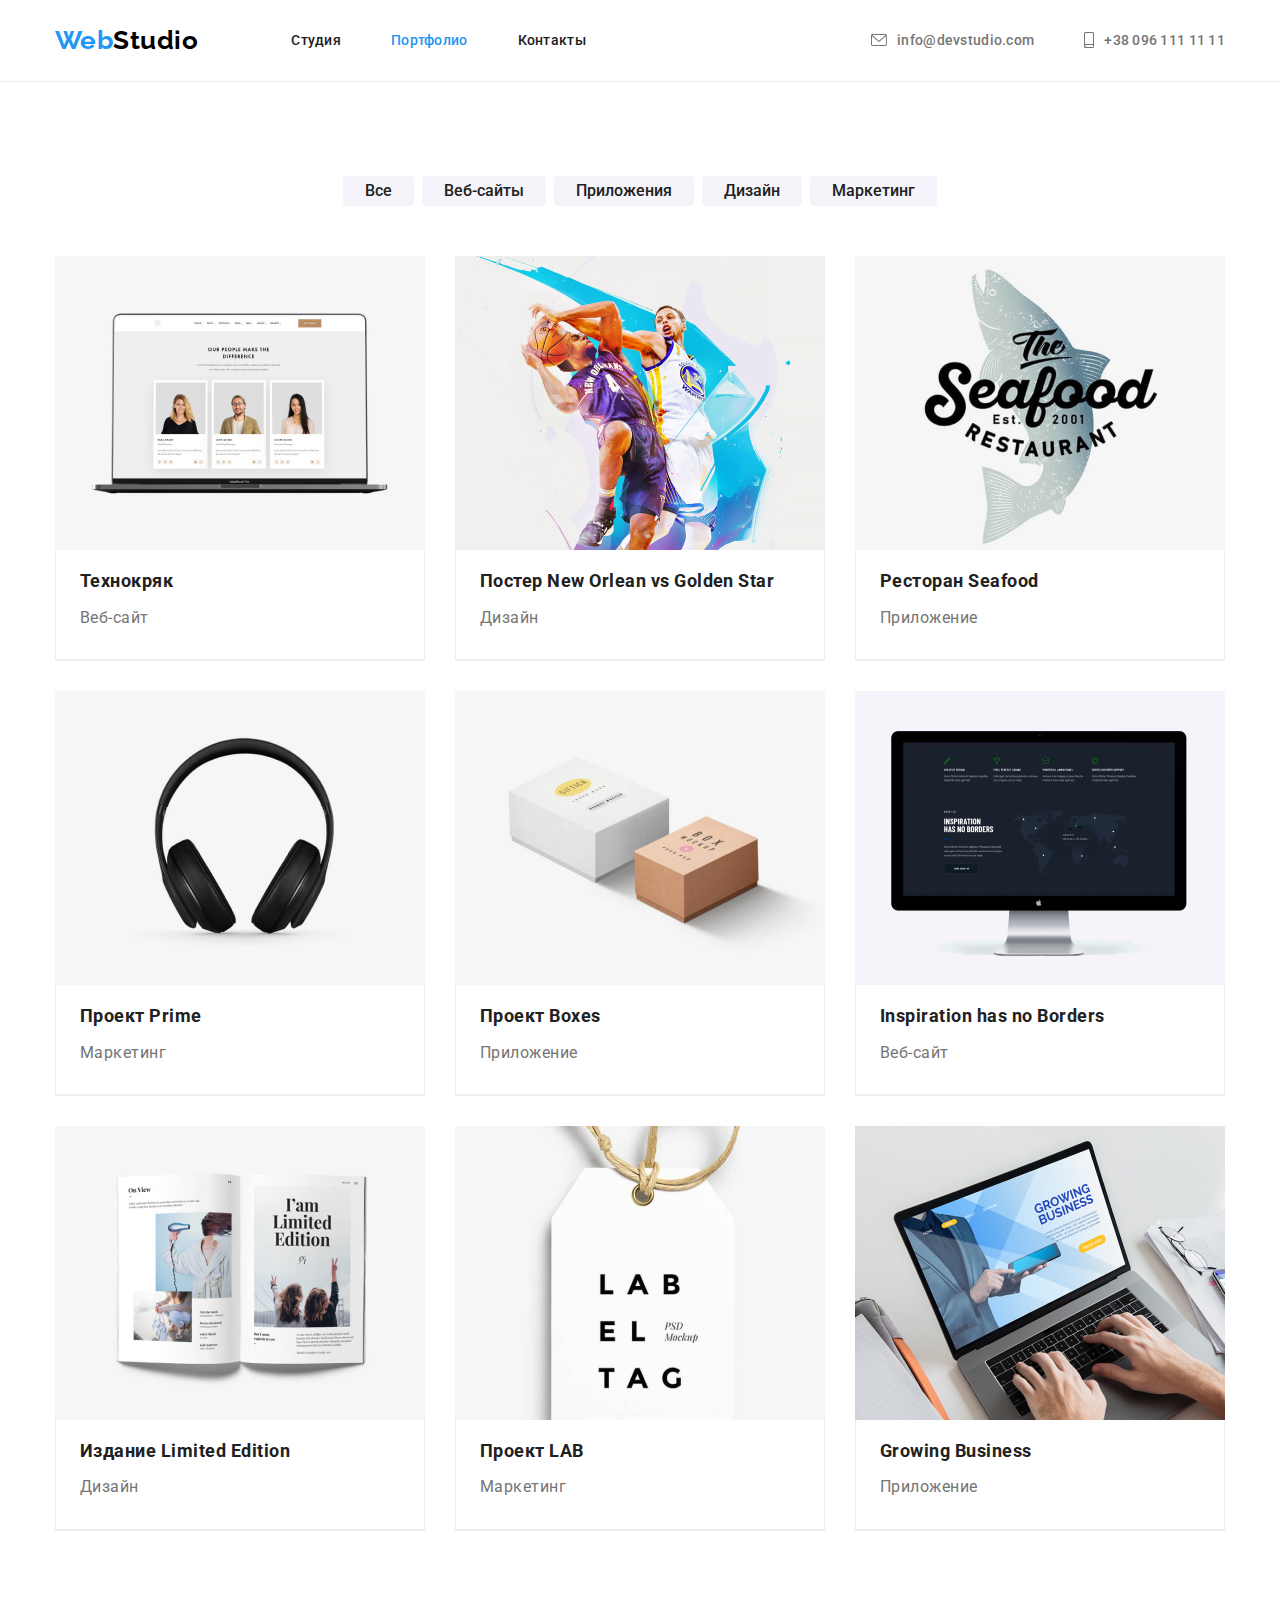
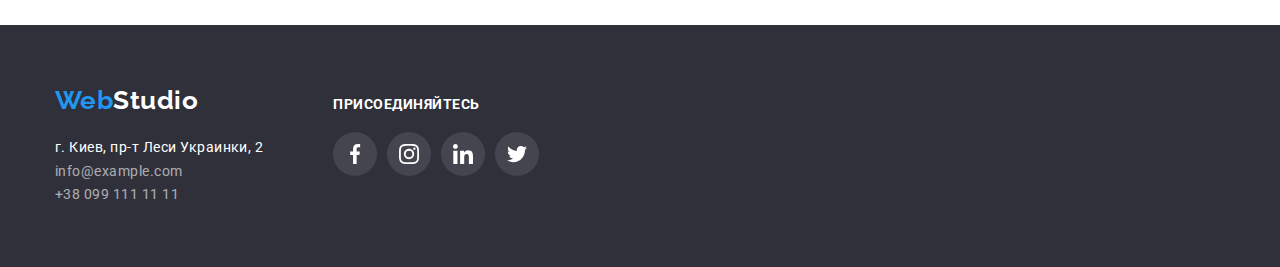
==== portfolio.html @ 80090ac8 "Initial commit" ====
<!DOCTYPE html>
<html lang="en">
  <head>
    <meta charset="UTF-8" />
    <meta http-equiv="X-UA-Compatible" content="IE=edge" />
    <meta name="viewport" content="width=device-width, initial-scale=1.0" />

    <title>Студия</title>

    <link rel="preconnect" href="https://fonts.googleapis.com" />
    <link rel="preconnect" href="https://fonts.gstatic.com" crossorigin />
    <link
      href="https://fonts.googleapis.com/css2?family=Montserrat+Alternates:ital,wght@0,400;1,700&family=Raleway:wght@700&family=Roboto:wght@400;500;700;900&display=swap"
      rel="stylesheet"
    />

    <link
      rel="stylesheet"
      href="https://cdnjs.cloudflare.com/ajax/libs/modern-normalize/1.1.0/modern-normalize.min.css"
    />

    <link rel="stylesheet" href="./css/style.css" />
  </head>

  <body>
    <header class="navigation">
      <div class="container logo-container">
        <a href="#" class="logo"><span class="text-blue">Web</span>Studio</a>
        <nav class="site-nav">
          <ul class="nav-list">
            <li class="nav-item">
              <a class="nav-link" href="./index.html">Студия</a>
            </li>
            <li class="nav-item">
              <a class="nav-link current" href="./portfolio.html">Портфолио</a>
            </li>
            <li class="nav-item">
              <a href="#" class="nav-link">Контакты</a>
            </li>
          </ul>
        </nav>

        <ul class="contact-list">
          <li class="contact-item">
            <a class="nav-contact" href="mailto:info@devstudio.com"
              ><svg class="contact-icons" width="16" height="16">
                <use href="./images/icons.svg#envelope"></use>
              </svg>
              info@devstudio.com</a
            >
          </li>
          <li class="contact-item">
            <a class="nav-contact" href="tel:+380961111111"
              ><svg class="contact-icons" width="10" height="16">
                <use href="./images/icons.svg#smartphone"></use>
              </svg>
              +38 096 111 11 11</a
            >
          </li>
        </ul>
      </div>
    </header>

    <main>
      <section class="filter section">
        <div class="container">
          <ul class="filter-menu">
            <li class="menu-item">
              <button type="button" class="button-filter">Все</button>
            </li>
            <li class="menu-item">
              <button type="button" class="button-filter">Веб-сайты</button>
            </li>
            <li class="menu-item">
              <button type="button" class="button-filter">Приложения</button>
            </li>
            <li class="menu-item">
              <button type="button" class="button-filter">Дизайн</button>
            </li>
            <li class="menu-item">
              <button type="button" class="button-filter">Маркетинг</button>
            </li>
          </ul>
          <ul class="works">
            <li class="works-item">
              <a class="works-link" href="#">
                <img
                  class="works-picture"
                  src="./images/Filter/project1.jpg"
                  width="370"
                  alt="Проект_1"
                />
                <div class="text-wrap">
                  <h2 class="works-title">Технокряк</h2>
                  <p class="works-text">Веб-сайт</p>
                </div>
              </a>
            </li>
            <li class="works-item">
              <a class="works-link" href="#">
                <img
                  class="works-picture"
                  src="./images/Filter/project2.jpg"
                  width="370"
                  alt="Проект_2"
                />
                <div class="text-wrap">
                  <h2 class="works-title">
                    Постер <span lang="en">New Orlean vs Golden Star</span>
                  </h2>
                  <p class="works-text">Дизайн</p>
                </div>
              </a>
            </li>
            <li class="works-item">
              <a class="works-link" href="#">
                <img
                  class="works-picture"
                  src="./images/Filter/project3.jpg"
                  width="370"
                  alt="Проект_3"
                />
                <div class="text-wrap">
                  <h2 class="works-title">
                    Ресторан <span lang="en">Seafood</span>
                  </h2>
                  <p class="works-text">Приложение</p>
                </div>
              </a>
            </li>
            <li class="works-item">
              <a class="works-link" href="#">
                <img
                  class="works-picture"
                  src="./images/Filter/project4.jpg"
                  width="370"
                  alt="Проект_4"
                />
                <div class="text-wrap">
                  <h2 class="works-title">
                    Проект <span lang="en">Prime</span>
                  </h2>
                  <p class="works-text">Маркетинг</p>
                </div>
              </a>
            </li>
            <li class="works-item">
              <a class="works-link" href="#">
                <img
                  class="works-picture"
                  src="./images/Filter/project5.jpg"
                  width="370"
                  alt="Проект_5"
                />
                <div class="text-wrap">
                  <h2 class="works-title">
                    Проект <span lang="en">Boxes</span>
                  </h2>
                  <p class="works-text">Приложение</p>
                </div>
              </a>
            </li>
            <li class="works-item">
              <a class="works-link" href="#">
                <img
                  class="works-picture"
                  src="./images/Filter/project6.jpg"
                  width="370"
                  alt="Проект_6"
                />
                <div class="text-wrap">
                  <h2 class="works-title" lang="en">
                    Inspiration has no Borders
                  </h2>
                  <p class="works-text">Веб-сайт</p>
                </div>
              </a>
            </li>
            <li class="works-item">
              <a class="works-link" href="#">
                <img
                  class="works-picture"
                  src="./images/Filter/project7.jpg"
                  width="370"
                  alt="Проект_7"
                />
                <div class="text-wrap">
                  <h2 class="works-title">
                    Издание <span lang="en">Limited Edition</span>
                  </h2>
                  <p class="works-text">Дизайн</p>
                </div>
              </a>
            </li>
            <li class="works-item">
              <a class="works-link" href="#">
                <img
                  class="works-picture"
                  src="./images/Filter/project8.jpg"
                  width="370"
                  alt="Проект_8"
                />
                <div class="text-wrap">
                  <h2 class="works-title">Проект LAB</h2>
                  <p class="works-text">Маркетинг</p>
                </div>
              </a>
            </li>
            <li class="works-item">
              <a class="works-link" href="#">
                <img
                  class="works-picture"
                  src="./images/Filter/project9.jpg"
                  width="370"
                  alt="Проект_9"
                />
                <div class="text-wrap">
                  <h2 class="works-title" lang="en">Growing Business</h2>
                  <p class="works-text">Приложение</p>
                </div>
              </a>
            </li>
          </ul>
        </div>
      </section>
    </main>

    <footer class="footer">
      <div class="container footer-flex">
        <div class="footer-left">
          <a href="./index.html" class="logo"
            ><span class="text-blue">Web</span
            ><span class="text-white">Studio</span>
          </a>
          <address>
            <ul class="address-bottom">
              <li>
                <a
                  href="https://www.google.com.ua/maps/place/%D0%B1%D1%83%D0%BB.+%D0%9B%D0%B5%D1%81%D0%B8+%D0%A3%D0%BA%D1%80%D0%B0%D0%B8%D0%BD%D0%BA%D0%B8,+2,+%D0%9A%D0%B8%D0%B5%D0%B2,+02000/@50.4380034,30.5231071,17z/data=!3m1!4b1!4m5!3m4!1s0x40d4cf01cf686589:0x1debb33ce8d40a66!8m2!3d50.4380034!4d30.5252958?hl=ru"
                  class="link-address"
                  >г. Киев, пр-т Леси Украинки, 2
                </a>
              </li>
              <li>
                <a href="mailto:info@example.com" class="link-contact"
                  >info@example.com</a
                >
              </li>
              <li>
                <a href="tel:+38 099 111 11 11" class="link-contact"
                  >+38 099 111 11 11</a
                >
              </li>
            </ul>
          </address>
        </div>

        <div class="footer-right">
          <h2 class="right-title">ПРИСОЕДИНЯЙТЕСЬ</h2>
          <ul class="right-group">
            <li class="right-list">
              <a class="right-link" href="">
                <svg class="footer-icons" width="20" height="20">
                  <use href="./images/icons.svg#facebook-1"></use>
                </svg>
              </a>
            </li>
            <li class="right-list">
              <a class="right-link" href="">
                <svg class="footer-icons" width="20" height="20">
                  <use href="./images/icons.svg#instagram-2"></use>
                </svg>
              </a>
            </li>
            <li class="right-list">
              <a class="right-link" href="">
                <svg class="footer-icons" width="20" height="20">
                  <use href="./images/icons.svg#linkedin-1"></use>
                </svg>
              </a>
            </li>
            <li class="right-list">
              <a class="right-link" href="">
                <svg class="footer-icons" width="20" height="20">
                  <use href="./images/icons.svg#twitter-1"></use>
                </svg>
              </a>
            </li>
          </ul>
        </div>
      </div>
    </footer>
  </body>
</html>
---- css/style.css ----
/*--Цвета текстов
212121 черный h3 
F5F4FA белый
757575 серый p
000000 черный
2196F3 голубой акцент
FFFFFF белый кнопки на стр портфолио и Hero
EEEEEE белый --*/

:root {
  --primary-text-color: #212121;
  --secondary-text-color: #757575;
  --accent-text-color-blue: #2196f3;
  --white-text-color: #ffffff;
  --accent-text-color-black: #000000;
  --background-color: #2f303a;
  --button-background: #f5f4fa;
  --border-color: #eee;
  --header-line-color: #ececec;
  --clients-icon-color: #afb1b8;
  --gradient-color: rgba(47, 48, 58, 0.4);
  --icon-background: rgba(255, 255, 255, 0.1);
  --indent: 30px;
  --items: 4;
}

/* Применить ко всему документу если нет  normalize
*,
*::before,
*::after {
  box-sizing: border-box;
} */
.container {
  width: 1200px;
  padding: 0 15px;
  margin-left: auto;
  margin-right: auto;
  /* outline: 1px red solid; */
}

ul {
  list-style: none;
}

a {
  text-decoration: none;
  font-style: normal;
}

ul,
h1,
h2,
h3,
h4,
p {
  margin-top: 0;
  margin-bottom: 0;
  padding: 0;
  list-style: none;
}
body {
  font-family: Roboto, sans-serif;
  font-style: normal;
  font-weight: 700;
  font-size: 16px;
  letter-spacing: 0.03em;
  color: var(--primary-text-color);
  line-height: 1.2;
  background-color: var(--white-text-color);
}
.section {
  padding-bottom: 94px;
  padding-top: 94px;
}
/* Данна властивість задається через универсальним се */
/* h2 .container {
  box-sizing: border-box;
} */

.logo {
  font-family: Raleway;
  font-style: normal;
  font-size: 26px;
  color: var(--accent-text-color-black);
}
.text-blue {
  color: var(--accent-text-color-blue);
}

.navigation {
  border-bottom: 1px solid var(--header-line-color);
  background-color: var(--white-text-color);
}
.logo-container {
  display: flex;
  align-items: center;
}

.site-nav {
  margin-left: 93px;
}
.nav-list {
  display: flex;
  align-items: center;
}
.nav-item .current {
  color: var(--accent-text-color-blue);
}

.nav-item,
.contact-item {
  margin-right: 50px;
}

.nav-item:last-child,
.contact-item:last-child {
  margin-right: 0px;
}

.nav-link {
  color: var(--primary-text-color);
  font-weight: 500;
  font-size: 14px;
  letter-spacing: 0.02em;
  display: block;
  padding-bottom: 32px;
  padding-top: 32px;
}

.nav-contact {
  display: flex;
  color: var(--secondary-text-color);
  font-weight: 500;
  font-size: 14px;
  letter-spacing: 0.02em;
  padding-bottom: 32px;
  padding-top: 32px;
}

.nav-contact:hover .contact-icons,
.nav-contact:focus .contact-icons {
  fill: var(--accent-text-color-blue);
}

.contact-list {
  display: flex;
  align-items: center;
  justify-content: center;
  margin-left: auto;
}
.contact-icons {
  display: block;
  margin-right: 10px;
  fill: var(--secondary-text-color);
}

.nav-link:hover,
.nav-link:focus,
.nav-link:focus,
.nav-contact:hover,
.nav-contact:active,
.nav-contact:focus {
  color: var(--accent-text-color-blue);
}
/* Секция Hero  */
.hero {
  background-color: var(--background-color);
  background-image: linear-gradient(
      to top,
      var(--gradient-color),
      var(--gradient-color)
    ),
    url(../images/people.jpg);
  max-width: 1600px;
  margin: 0 auto;
  background-size: cover;
  background-repeat: no-repeat;
  padding-top: 200px;
  padding-bottom: 200px;
}
.hero-container {
  text-align: center;
}

.hero-title {
  display: inline-block;
  width: 696px;
  color: var(--white-text-color);
  margin-bottom: 30px;
  font-weight: 900;
  font-size: 44px;
  line-height: 1.5;
  letter-spacing: 0.06em;
  text-transform: uppercase;
}

.button-service {
  width: 200px;
  height: 50px;
  line-height: 2;
  color: var(--white-text-color);
  background-color: var(--accent-text-color-blue);
  font-size: 16px;
  cursor: pointer;
  display: block;
  margin-left: auto;
  margin-right: auto;
  border-radius: 4px;
  border-color: var(--accent-text-color-blue);
}

.visually-hidden {
  position: absolute;
  white-space: nowrap;
  width: 1px;
  height: 1px;
  overflow: hidden;
  border: 0;
  padding: 0;
  clip: rect(0 0 0 0);
  clip-path: inset(50%);
  margin: -1px;
}
.features {
  padding-bottom: 0px;
}
.icon-holder {
  background-color: var(--button-background);
  display: flex;
  height: 120px;
  align-items: center;
  justify-content: center;
  margin-bottom: 30px;
}

.features-list {
  display: flex;
}
.features-item {
  flex-basis: calc(
    (100% - (var(--indent) * (var(--items) - 1))) / var(--items)
  );
}
.features-item:not(:last-child) {
  margin-right: 30px;
}
.features-title {
  text-transform: uppercase;
  font-size: 14px;
  color: var(--primary-text-color);
  line-height: 1.7;
  margin-bottom: 10px;
}
.features-text {
  font-size: 14px;
  font-weight: 400;
  line-height: 1.7;
  color: var(--secondary-text-color);
}
.activities {
  padding-left: 0px;
  padding-right: 0px;
  --items: 3;
}

.activities-title,
.team-title,
.clients-title {
  font-size: 36px;
  text-align: center;
  margin-bottom: 50px;
}

.activities-images {
  display: flex;
  align-items: center;
}
.activities-item {
  flex-basis: calc(
    (100% - (var(--indent) * (var(--items) - 1))) / var(--items)
  );
}
.activities-item:not(:last-child) {
  margin-right: 30px;
}
.activities-picture,
.staff-picture,
.works-picture {
  display: block;
}
.team {
  background-color: var(--button-background);
}
.staff {
  display: flex;
  align-items: center;
}
.staff-item:not(:last-child) {
  margin-right: 30px;
  flex-basis: calc(
    (100% - (var(--indent) * (var(--items) - 1))) / var(--items)
  );
}
.staff-item {
  background-color: var(--white-text-color);
  width: 270px;
  box-shadow: 0px 1px 3px rgba(0, 0, 0, 0.12), 0px 1px 1px rgba(0, 0, 0, 0.14),
    0px 2px 1px rgba(0, 0, 0, 0.2);
  border-radius: 0px 0px 4px 4px;
}

.staff-nick {
  font-family: Roboto, sans-serif;
  font-weight: 500;
  font-size: 16px;
  margin-bottom: 10px;
}

.staff p {
  font-weight: 400;
  color: var(--secondary-text-color);
}

.staff-name {
  text-align: center;
  padding: 30px 10px;
}
.social-group {
  display: flex;
  align-items: center;
  margin-top: 16px;
  justify-content: center;
}
.social-list {
  margin-right: 10px;
}
.social-list:last-child {
  margin-right: 0px;
}

.social-link {
  width: 44px;
  height: 44px;
  display: flex;
  align-items: center;
  justify-content: center;
  border-radius: 50%;
  background-color: var(--icon-background);
}
/* box-shadow: 10px 0 10px -5px rgba(0, 0, 0, 0.3);
 } */

.social-icons {
  fill: var(--clients-icon-color);
}
.social-link:hover .social-icons,
.social-link:focus .social-icons {
  fill: var(--white-text-color);
}
.social-link:hover,
.social-link:focus {
  background-color: var(--accent-text-color-blue);
}
.clients-list {
  display: flex;
  align-items: center;
  justify-content: center;
  margin-right: 0px;
}
.clients-item:last-child {
  margin-right: 0px;
}

.clients-item {
  display: flex;
  margin-right: 30px;
  width: 170px;
  height: 92px;
  justify-content: center;
  align-items: center;
  border-radius: 4px;
  border: 1px var(--clients-icon-color) solid;
}
.clients-link {
  width: 100%;
  height: 100%;
  display: flex;
  align-items: center;
  justify-content: center;
}

.clients-icons {
  fill: var(--clients-icon-color);
  display: block;
}

.clients-item:hover .clients-icons,
.clients-item:focus .clients-icons {
  fill: var(--accent-text-color-blue);
}

.clients-item:hover,
.clients-item:focus {
  border-color: var(--accent-text-color-blue);
}

.footer {
  background-color: var(--background-color);
  padding-top: 60px;
  padding-bottom: 60px;
}

.footer .logo .text-white {
  color: var(--white-text-color);
}

.footer .logo {
  margin-bottom: 20px;
  display: inline-block;
  margin-right: 0;
}

.footer-flex {
  display: flex;
  align-items: baseline;
}

.footer-right {
  margin-left: 70px;
}
.right-title {
  font-size: 14px;
  text-transform: uppercase;
  margin-bottom: 20px;
  color: var(--white-text-color);
}
.right-group {
  display: flex;
  align-items: center;
}
.right-list {
  margin-right: 10px;
}

.right-list:last-child {
  margin-right: 0px;
}

.right-link {
  width: 44px;
  height: 44px;
  display: flex;
  align-items: center;
  justify-content: center;
  border-radius: 50%;
  background-color: var(--icon-background);
}

.footer-icons {
  fill: var(--white-text-color);
}
.right-link:hover,
.right-link:focus {
  background-color: var(--accent-text-color-blue);
}

.link-address,
.link-contact {
  font-size: 14px;
  font-weight: 400;
  color: var(--white-text-color);
  line-height: 1.7;
}

.link-contact {
  opacity: 0.6;
}
.filter-menu {
  display: flex;
  justify-content: center;
  margin-bottom: 50px;
}
.menu-item {
  margin-left: 8px;
}
.menu-item:first-child {
  margin-left: 0;
}

.button-filter {
  font-weight: 500;
  font-family: Roboto, sans-serif;
  font-style: normal;
  font-size: 16px;
  color: var(--primary-text-color);
  cursor: pointer;
  text-align: center;
  border: none;
  outline: none;
  background: var(--button-background);
  padding: 6px 22px 6px 22px;
  border-radius: 4px;
  display: block;
}

.button-filter:hover,
.button-filter:focus,
.button-filter:active {
  color: var(--white-text-color);
  background-color: var(--accent-text-color-blue);
  box-shadow: 0px 3px 1px rgba(0, 0, 0, 0.1), 0px 1px 2px rgba(0, 0, 0, 0.08),
    0px 2px 2px rgba(0, 0, 0, 0.12);
}

/* box-shadow: 0px 3px 1px rgba(0, 0, 0, 0.1), 0px 1px 2px rgba(0, 0, 0, 0.08),
  0px 2px 2px rgba(0, 0, 0, 0.12);
border-radius: 4px; */

.works {
  display: flex;
  align-items: center;
  flex-wrap: wrap;
  margin-top: -30px;
  margin-right: -30px;
}

.works-item {
  flex-basis: calc((100% - 30px * 3) / 3);
  margin-right: 30px;
  margin-top: 30px;
  background: #ffffff;
}
/* 
.works-item:nth-child(3n) {
  margin-right: -30px;
} */

.works-link {
  display: block;
}

.works-link:hover,
.works-link:focus {
  box-shadow: 0px 1px 1px rgba(0, 0, 0, 0.12), 0px 4px 4px rgba(0, 0, 0, 0.06),
    1px 4px 6px rgba(0, 0, 0, 0.16);
}

.works-title {
  font-size: 18px;
  color: var(--primary-text-color);
  margin-bottom: 4px;
  font-weight: 700;
}

.works-text {
  font-size: 16px;
  font-weight: 400;
  color: var(--secondary-text-color);
  line-height: 2.7;
}

.text-wrap {
  padding-left: 24px;
  padding-right: 24px;
  padding-top: 20px;
  padding-bottom: 20px;
  border-bottom: 2px var(--border-color) solid;
  border-left: 1px var(--border-color) solid;
  border-right: 1px var(--border-color) solid;
}

.filter.section {
  padding-bottom: 94px;
}
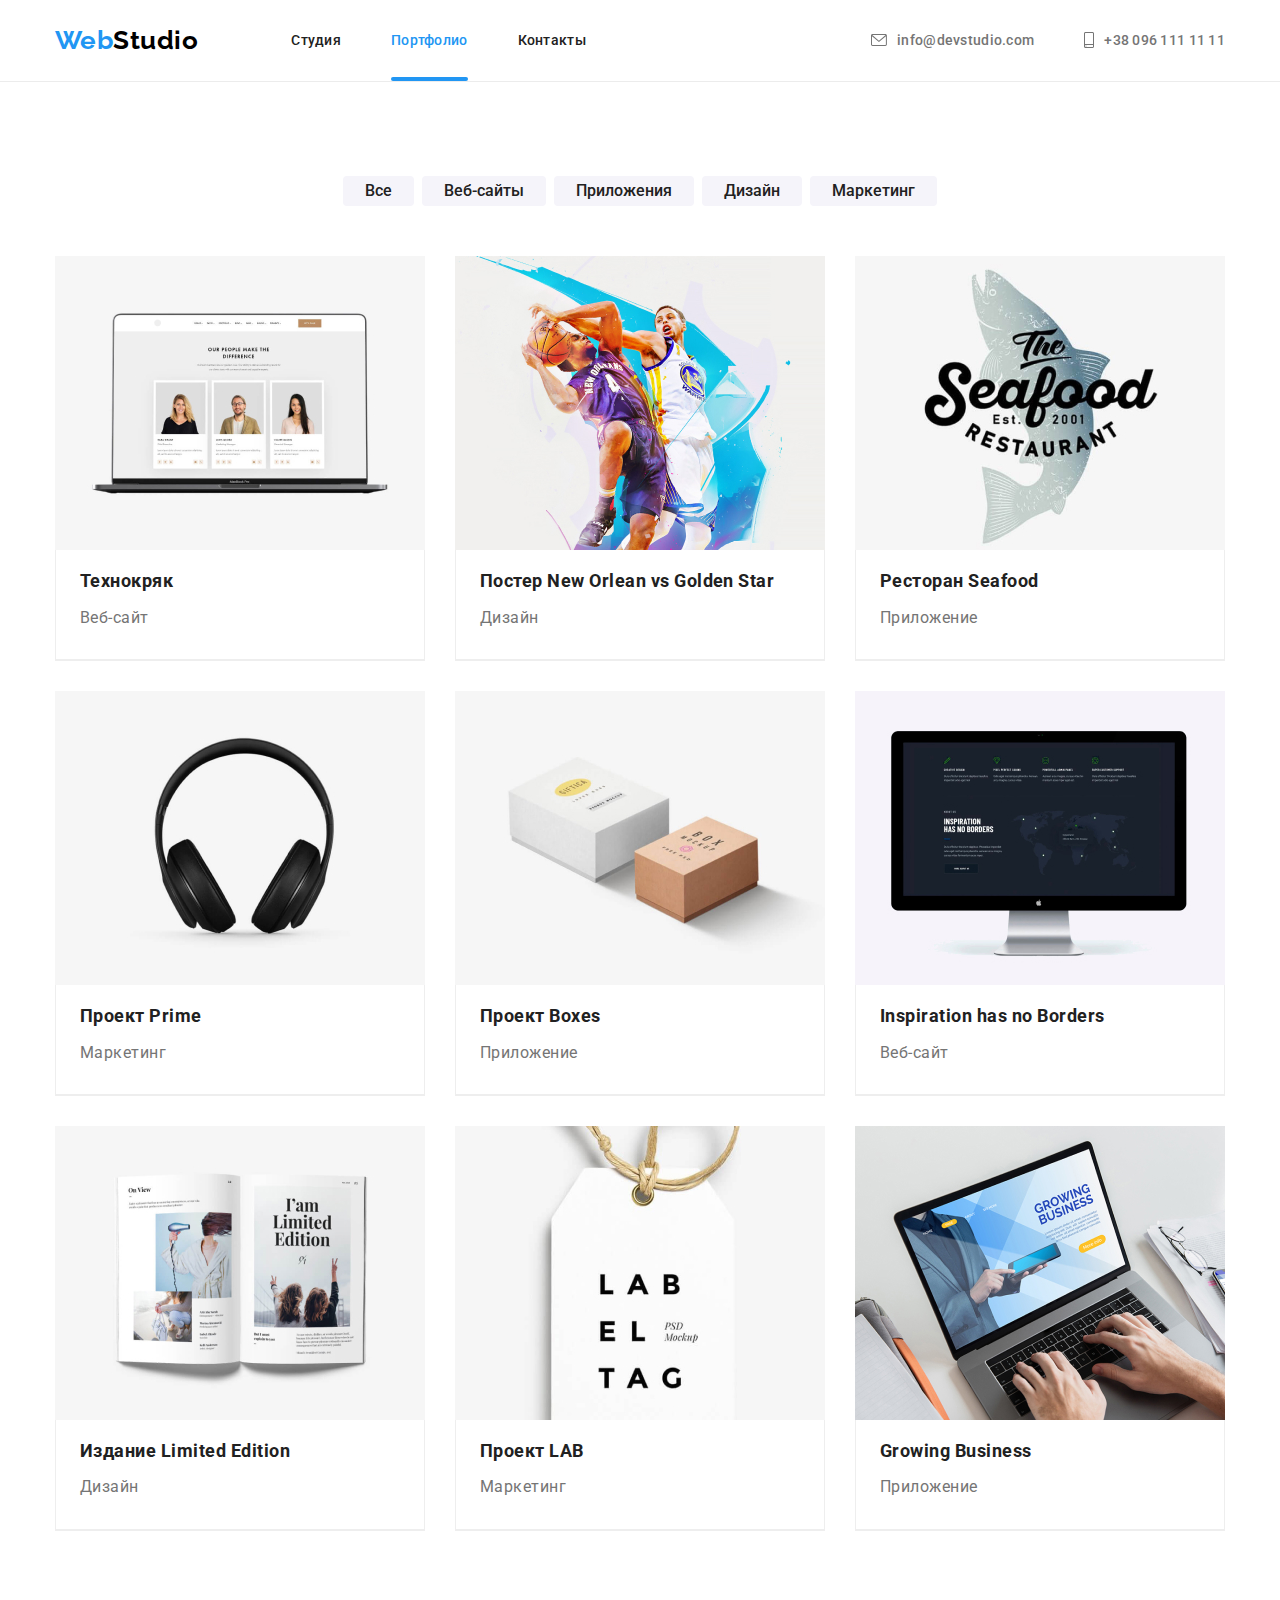
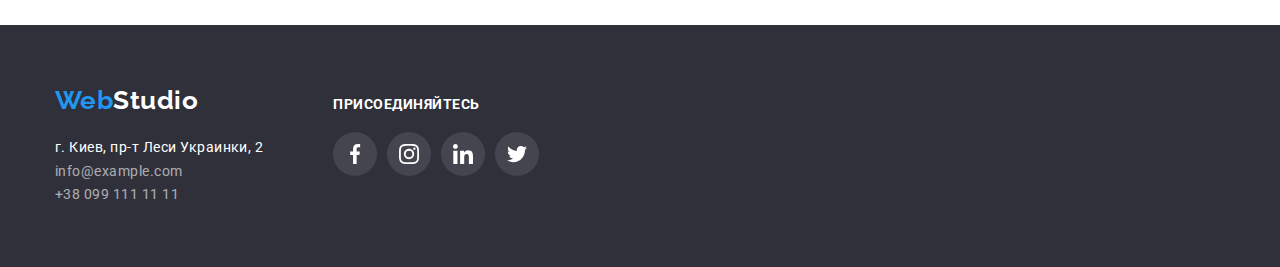
==== commit 00ade3db: "initial edition" ====
--- a/portfolio.html
+++ b/portfolio.html
@@ -84,12 +84,20 @@
           <ul class="works">
             <li class="works-item">
               <a class="works-link" href="#">
-                <img
-                  class="works-picture"
-                  src="./images/Filter/project1.jpg"
-                  width="370"
-                  alt="Проект_1"
-                />
+                <div class="image-wrapper">
+                  <img
+                    class="works-picture"
+                    src="./images/Filter/project1.jpg"
+                    width="370"
+                    alt="Проект_1"
+                  />
+                  <p class="text-submenu">
+                    Ресурс предлагает комплексные предложения с разным уровнем
+                    функционала и сервисов. Все это позволит посетителю получить
+                    исчерпывающие сведения о&nbsp;компании или частном лице.
+                  </p>
+                </div>
+
                 <div class="text-wrap">
                   <h2 class="works-title">Технокряк</h2>
                   <p class="works-text">Веб-сайт</p>
@@ -98,12 +106,19 @@
             </li>
             <li class="works-item">
               <a class="works-link" href="#">
-                <img
-                  class="works-picture"
-                  src="./images/Filter/project2.jpg"
-                  width="370"
-                  alt="Проект_2"
-                />
+                <div class="image-wrapper">
+                  <img
+                    class="works-picture"
+                    src="./images/Filter/project2.jpg"
+                    width="370"
+                    alt="Проект_2"
+                  />
+                  <p class="text-submenu">
+                    Ресурс предлагает комплексные предложения с разным уровнем
+                    функционала и сервисов. Все это позволит посетителю получить
+                    исчерпывающие сведения о&nbsp;компании или частном лице.
+                  </p>
+                </div>
                 <div class="text-wrap">
                   <h2 class="works-title">
                     Постер <span lang="en">New Orlean vs Golden Star</span>
@@ -114,12 +129,19 @@
             </li>
             <li class="works-item">
               <a class="works-link" href="#">
-                <img
-                  class="works-picture"
-                  src="./images/Filter/project3.jpg"
-                  width="370"
-                  alt="Проект_3"
-                />
+                <div class="image-wrapper">
+                  <img
+                    class="works-picture"
+                    src="./images/Filter/project3.jpg"
+                    width="370"
+                    alt="Проект_3"
+                  />
+                  <p class="text-submenu">
+                    Ресурс предлагает комплексные предложения с разным уровнем
+                    функционала и сервисов. Все это позволит посетителю получить
+                    исчерпывающие сведения о&nbsp;компании или частном лице.
+                  </p>
+                </div>
                 <div class="text-wrap">
                   <h2 class="works-title">
                     Ресторан <span lang="en">Seafood</span>
@@ -130,12 +152,19 @@
             </li>
             <li class="works-item">
               <a class="works-link" href="#">
-                <img
-                  class="works-picture"
-                  src="./images/Filter/project4.jpg"
-                  width="370"
-                  alt="Проект_4"
-                />
+                <div class="image-wrapper">
+                  <img
+                    class="works-picture"
+                    src="./images/Filter/project4.jpg"
+                    width="370"
+                    alt="Проект_4"
+                  />
+                  <p class="text-submenu">
+                    Ресурс предлагает комплексные предложения с разным уровнем
+                    функционала и сервисов. Все это позволит посетителю получить
+                    исчерпывающие сведения о&nbsp;компании или частном лице.
+                  </p>
+                </div>
                 <div class="text-wrap">
                   <h2 class="works-title">
                     Проект <span lang="en">Prime</span>
@@ -146,12 +175,19 @@
             </li>
             <li class="works-item">
               <a class="works-link" href="#">
-                <img
-                  class="works-picture"
-                  src="./images/Filter/project5.jpg"
-                  width="370"
-                  alt="Проект_5"
-                />
+                <div class="image-wrapper">
+                  <img
+                    class="works-picture"
+                    src="./images/Filter/project5.jpg"
+                    width="370"
+                    alt="Проект_5"
+                  />
+                  <p class="text-submenu">
+                    Ресурс предлагает комплексные предложения с разным уровнем
+                    функционала и сервисов. Все это позволит посетителю получить
+                    исчерпывающие сведения о&nbsp;компании или частном лице.
+                  </p>
+                </div>
                 <div class="text-wrap">
                   <h2 class="works-title">
                     Проект <span lang="en">Boxes</span>
@@ -162,12 +198,19 @@
             </li>
             <li class="works-item">
               <a class="works-link" href="#">
-                <img
-                  class="works-picture"
-                  src="./images/Filter/project6.jpg"
-                  width="370"
-                  alt="Проект_6"
-                />
+                <div class="image-wrapper">
+                  <img
+                    class="works-picture"
+                    src="./images/Filter/project6.jpg"
+                    width="370"
+                    alt="Проект_6"
+                  />
+                  <p class="text-submenu">
+                    Ресурс предлагает комплексные предложения с разным уровнем
+                    функционала и сервисов. Все это позволит посетителю получить
+                    исчерпывающие сведения о&nbsp;компании или частном лице.
+                  </p>
+                </div>
                 <div class="text-wrap">
                   <h2 class="works-title" lang="en">
                     Inspiration has no Borders
@@ -178,12 +221,19 @@
             </li>
             <li class="works-item">
               <a class="works-link" href="#">
-                <img
-                  class="works-picture"
-                  src="./images/Filter/project7.jpg"
-                  width="370"
-                  alt="Проект_7"
-                />
+                <div class="image-wrapper">
+                  <img
+                    class="works-picture"
+                    src="./images/Filter/project7.jpg"
+                    width="370"
+                    alt="Проект_7"
+                  />
+                  <p class="text-submenu">
+                    Ресурс предлагает комплексные предложения с разным уровнем
+                    функционала и сервисов. Все это позволит посетителю получить
+                    исчерпывающие сведения о&nbsp;компании или частном лице.
+                  </p>
+                </div>
                 <div class="text-wrap">
                   <h2 class="works-title">
                     Издание <span lang="en">Limited Edition</span>
@@ -194,12 +244,19 @@
             </li>
             <li class="works-item">
               <a class="works-link" href="#">
-                <img
-                  class="works-picture"
-                  src="./images/Filter/project8.jpg"
-                  width="370"
-                  alt="Проект_8"
-                />
+                <div class="image-wrapper">
+                  <img
+                    class="works-picture"
+                    src="./images/Filter/project8.jpg"
+                    width="370"
+                    alt="Проект_8"
+                  />
+                  <p class="text-submenu">
+                    Ресурс предлагает комплексные предложения с разным уровнем
+                    функционала и сервисов. Все это позволит посетителю получить
+                    исчерпывающие сведения о&nbsp;компании или частном лице.
+                  </p>
+                </div>
                 <div class="text-wrap">
                   <h2 class="works-title">Проект LAB</h2>
                   <p class="works-text">Маркетинг</p>
@@ -208,12 +265,19 @@
             </li>
             <li class="works-item">
               <a class="works-link" href="#">
-                <img
-                  class="works-picture"
-                  src="./images/Filter/project9.jpg"
-                  width="370"
-                  alt="Проект_9"
-                />
+                <div class="image-wrapper">
+                  <img
+                    class="works-picture"
+                    src="./images/Filter/project9.jpg"
+                    width="370"
+                    alt="Проект_9"
+                  />
+                  <p class="text-submenu">
+                    Ресурс предлагает комплексные предложения с разным уровнем
+                    функционала и сервисов. Все это позволит посетителю получить
+                    исчерпывающие сведения о&nbsp;компании или частном лице.
+                  </p>
+                </div>
                 <div class="text-wrap">
                   <h2 class="works-title" lang="en">Growing Business</h2>
                   <p class="works-text">Приложение</p>
--- a/css/style.css
+++ b/css/style.css
@@ -103,8 +103,21 @@
   display: flex;
   align-items: center;
 }
-.nav-item .current {
+.nav-link.current {
   color: var(--accent-text-color-blue);
+  position: relative;
+}
+
+.nav-link.current::after {
+  content: "";
+  position: absolute;
+  display: block;
+  bottom: 0;
+  left: 0;
+  width: 100%;
+  height: 4px;
+  border-radius: 2px;
+  background-color: var(--accent-text-color-blue);
 }
 
 .nav-item,
@@ -125,6 +138,8 @@
   display: block;
   padding-bottom: 32px;
   padding-top: 32px;
+  transition-timing-function: cubic-bezier(0.4, 0, 0.2, 1);
+  transition-duration: 250ms;
 }
 
 .nav-contact {
@@ -135,6 +150,8 @@
   letter-spacing: 0.02em;
   padding-bottom: 32px;
   padding-top: 32px;
+  transition-timing-function: cubic-bezier(0.4, 0, 0.2, 1);
+  transition-duration: 250ms;
 }
 
 .nav-contact:hover .contact-icons,
@@ -152,6 +169,8 @@
   display: block;
   margin-right: 10px;
   fill: var(--secondary-text-color);
+  transition-timing-function: cubic-bezier(0.4, 0, 0.2, 1);
+  transition-duration: 250ms;
 }
 
 .nav-link:hover,
@@ -346,12 +365,16 @@
   justify-content: center;
   border-radius: 50%;
   background-color: var(--icon-background);
+  transition-timing-function: cubic-bezier(0.4, 0, 0.2, 1);
+  transition-duration: 250ms;
 }
 /* box-shadow: 10px 0 10px -5px rgba(0, 0, 0, 0.3);
  } */
 
 .social-icons {
   fill: var(--clients-icon-color);
+  transition-timing-function: cubic-bezier(0.4, 0, 0.2, 1);
+  transition-duration: 250ms;
 }
 .social-link:hover .social-icons,
 .social-link:focus .social-icons {
@@ -380,6 +403,8 @@
   align-items: center;
   border-radius: 4px;
   border: 1px var(--clients-icon-color) solid;
+  transition-timing-function: cubic-bezier(0.4, 0, 0.2, 1);
+  transition-duration: 250ms;
 }
 .clients-link {
   width: 100%;
@@ -392,6 +417,8 @@
 .clients-icons {
   fill: var(--clients-icon-color);
   display: block;
+  transition-timing-function: cubic-bezier(0.4, 0, 0.2, 1);
+  transition-duration: 250ms;
 }
 
 .clients-item:hover .clients-icons,
@@ -454,10 +481,14 @@
   justify-content: center;
   border-radius: 50%;
   background-color: var(--icon-background);
+  transition-timing-function: cubic-bezier(0.4, 0, 0.2, 1);
+  transition-duration: 250ms;
 }
 
 .footer-icons {
   fill: var(--white-text-color);
+  transition-timing-function: cubic-bezier(0.4, 0, 0.2, 1);
+  transition-duration: 250ms;
 }
 .right-link:hover,
 .right-link:focus {
@@ -475,6 +506,11 @@
 .link-contact {
   opacity: 0.6;
 }
+
+.filter.section {
+  padding-bottom: 94px;
+}
+
 .filter-menu {
   display: flex;
   justify-content: center;
@@ -501,6 +537,8 @@
   padding: 6px 22px 6px 22px;
   border-radius: 4px;
   display: block;
+  transition-timing-function: cubic-bezier(0.4, 0, 0.2, 1);
+  transition-duration: 250ms;
 }
 
 .button-filter:hover,
@@ -537,6 +575,8 @@
 
 .works-link {
   display: block;
+  transition-timing-function: cubic-bezier(0.4, 0, 0.2, 1);
+  transition-duration: 250ms;
 }
 
 .works-link:hover,
@@ -545,18 +585,35 @@
     1px 4px 6px rgba(0, 0, 0, 0.16);
 }
 
-.works-title {
+.image-wrapper {
+  position: relative;
+  overflow: hidden;
+}
+
+.text-submenu {
+  position: absolute;
+  width: 370px;
+  padding: 63px 24px 63px 24px;
+  background-color: #2196f3;
+  left: 0;
+  top: 0;
+  opacity: 0;
+
   font-size: 18px;
-  color: var(--primary-text-color);
-  margin-bottom: 4px;
-  font-weight: 700;
-}
-
-.works-text {
-  font-size: 16px;
   font-weight: 400;
-  color: var(--secondary-text-color);
-  line-height: 2.7;
+  color: var(--white-text-color);
+  line-height: 1.6;
+
+  transform: translateY(100%);
+  transition: transform 1000ms ease;
+  transition-timing-function: cubic-bezier(0.4, 0, 0.2, 1);
+  transition-duration: 250ms;
+}
+
+.works-link:hover .text-submenu,
+.works-link:focus .text-submenu {
+  opacity: 0.8;
+  transform: translateY(0%);
 }
 
 .text-wrap {
@@ -569,6 +626,60 @@
   border-right: 1px var(--border-color) solid;
 }
 
-.filter.section {
-  padding-bottom: 94px;
-}
+.works-title {
+  font-size: 18px;
+  color: var(--primary-text-color);
+  margin-bottom: 4px;
+  font-weight: 700;
+}
+
+.works-text {
+  font-size: 16px;
+  font-weight: 400;
+  color: var(--secondary-text-color);
+  line-height: 2.7;
+}
+
+.backdrop {
+  position: fixed;
+  top: 0;
+  left: 0;
+  background-color: rgba(0, 0, 0, 0.2);
+  width: 100%;
+  height: 100%;
+}
+.modal {
+  position: absolute;
+  top: 50%;
+  left: 50%;
+  min-width: 528px;
+  min-height: 581px;
+  background-color: var(--white-text-color);
+  box-shadow: 0px 1px 3px rgba(0, 0, 0, 0.12), 0px 1px 1px rgba(0, 0, 0, 0.14),
+    0px 2px 1px rgba(0, 0, 0, 0.2);
+  border-radius: 4px;
+  transform: translate(-50%, -50%);
+}
+
+.backdrop.is-hidden {
+  opacity: 0;
+  pointer-events: none;
+}
+.close-modal-btn {
+  position: absolute;
+  width: 30px;
+  height: 30px;
+  border-radius: 50%;
+  color: transparent;
+  right: 8px;
+  top: 8px;
+  border: 1px solid rgba(0, 0, 0, 0.1);
+  background-color: var(--white-text-color);
+}
+.close-icon {
+  position: absolute;
+  fill: var(--accent-text-color-black);
+  position: absolute;
+
+  transform: translate(-50%, -50%);
+}
